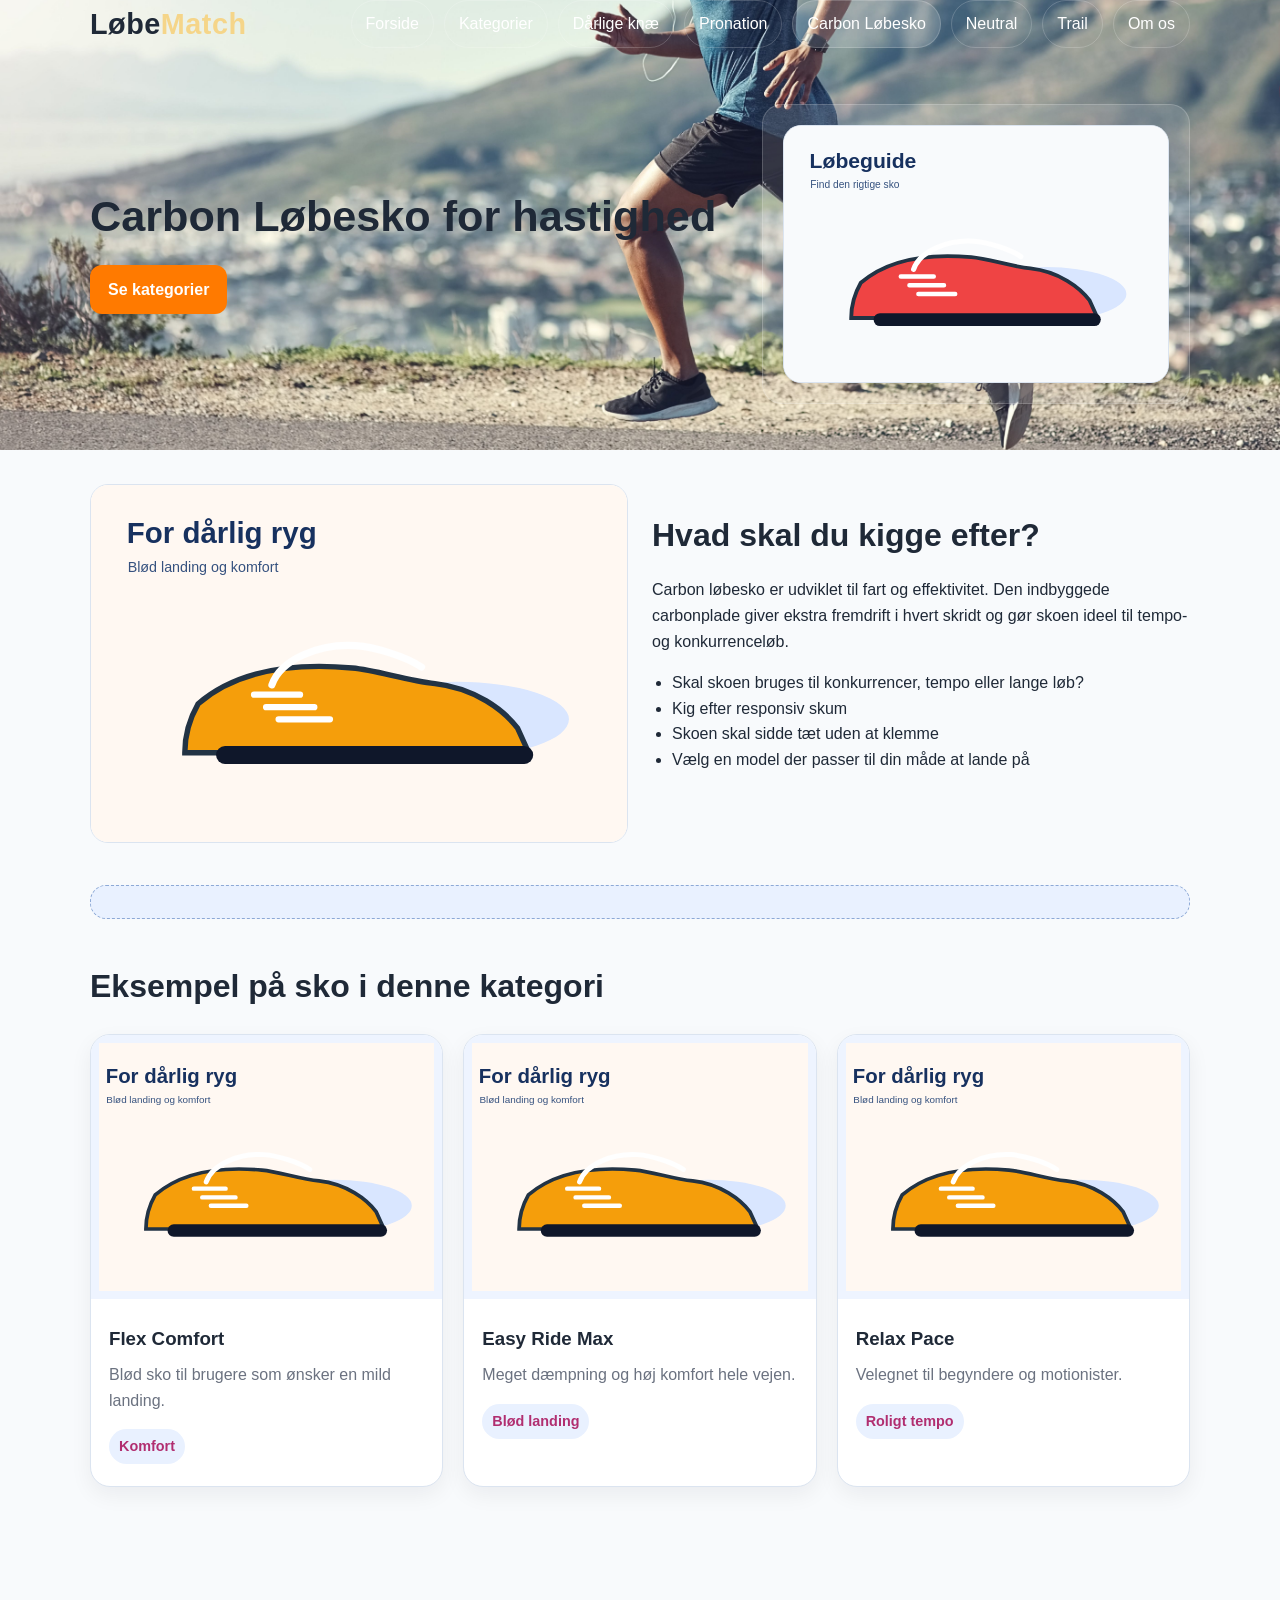
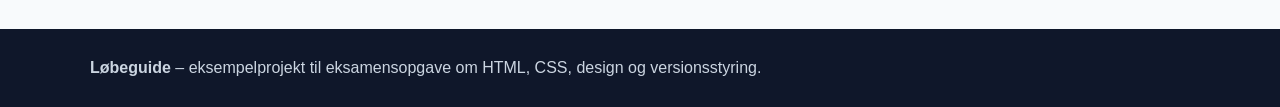
==== loebeguide_site/carbon.html @ a7377cc8 "ændring dårlig ryg til carbon sko i stedet" ====
<!DOCTYPE html>
<html lang="da">
<head>
  <meta charset="UTF-8">
  <meta name="viewport" content="width=device-width, initial-scale=1.0">
  <title>Carbon Løbesko for hastighed | Løbeguide</title>
  <link rel="stylesheet" href="style.css">
  <link rel="stylesheet" href="cards.css">
</head>
<body>
  <header>
    <div class="container">
      <div class="topbar">
        <div class="logo">Løbe<span>Match</span></div>
        <nav>
          <ul>
            <li><a href="index.html">Forside</a></li>
            <li><a href="kategorier.html">Kategorier</a></li>
            <li><a href="knae.html">Dårlige knæ</a></li>
            <li><a href="pronation.html">Pronation</a></li>
            <li><a href="carbon.html" class="active">Carbon Løbesko</a></li>
            <li><a href="neutral.html">Neutral</a></li>
            <li><a href="trail.html">Trail</a></li>
            <li><a href="om-os.html">Om os</a></li>
          </ul>
        </nav>
      </div>
      <div class="hero">
        <div>
          <h1>Carbon Løbesko for hastighed</h1>
          <div class="cta-row">
            <a class="btn btn-primary" href="kategorier.html">Se kategorier</a>
          </div>
        </div>
        <div class="hero-box">
          <img class="responsive" src="images/shoe-allround.svg">
        </div>
      </div>
    </div>
  </header>
  <main class="container">
    
<section class="two-col">
  <div>
    <img class="responsive" src="images/shoe-ryg.svg">
  </div>
  <div>
    <h2 class="section-title">Hvad skal du kigge efter?</h2>
    <p>Carbon løbesko er udviklet til fart og effektivitet. Den indbyggede carbonplade giver ekstra fremdrift i hvert skridt og gør skoen ideel til tempo- og konkurrenceløb.</p>
    <ul class="checklist"><li>Skal skoen bruges til konkurrencer, tempo eller lange løb?
</li><li>Kig efter responsiv skum</li><li>Skoen skal sidde tæt uden at klemme</li><li>Vælg en model der passer til din måde at lande på</li></ul>
  </div>
</section>
<section>
  <div class="highlight">
  </div>
</section>
<section>
  <h2 class="section-title">Eksempel på sko i denne kategori</h2>
  <div class="grid"><article class="card">
      <img src="images/shoe-ryg.svg" alt="Flex Comfort">
      <div class="card-content">
        <h3>Flex Comfort</h3>
        <p>Blød sko til brugere som ønsker en mild landing.</p>
        <span class="tag">Komfort</span>
      </div>
    </article><article class="card">
      <img src="images/shoe-ryg.svg" alt="Easy Ride Max">
      <div class="card-content">
        <h3>Easy Ride Max</h3>
        <p>Meget dæmpning og høj komfort hele vejen.</p>
        <span class="tag">Blød landing</span>
      </div>
    </article><article class="card">
      <img src="images/shoe-ryg.svg" alt="Relax Pace">
      <div class="card-content">
        <h3>Relax Pace</h3>
        <p>Velegnet til begyndere og motionister.</p>
        <span class="tag">Roligt tempo</span>
      </div>
    </article></div>
</section>

  </main>
  <footer>
    <div class="container">
      <strong>Løbeguide</strong> – eksempelprojekt til eksamensopgave om HTML, CSS, design og versionsstyring.
    </div>
  </footer>
</body>
</html>
---- loebeguide_site/style.css ----
:root{
  --primary:#b12e70;
  --secondary:#e9f1ff;
  --accent:#ff7a00;
  --text:#1f2937;
  --muted:#6b7280;
  --bg:#f8fafc;
  --white:#ffffff;
  --success:#4e2e7d;
  --border:#dbe4f0;
}
*{box-sizing:border-box}
html{scroll-behavior:smooth}
body{
  margin:0;
  font-family:'Franklin Gothic Medium', Arial, sans-serif, Helvetica, sans-serif;
  color:var(--text);
  background:var(--bg);
  line-height:1.6;
}
header{
  background-image: url("images/running.jpg");
  background-size: cover;
  background-position: center;
  background-repeat: no-repeat;
}
.container{width:min(1100px,92%);margin:0 auto}
.topbar{
  display:flex;justify-content:space-between;align-items:center;gap:20px;padding-bottom:18px;
}
.logo{font-size:1.8rem;font-weight:700;letter-spacing:.5px}
.logo span{color:#f5d589}
nav ul{list-style:none;display:flex;flex-wrap:wrap;gap:10px;margin:0;padding:0}
nav a{
  display:inline-block;color:var(--white);text-decoration:none;padding:10px 14px;border-radius:999px;
  transition:.2s ease;border:1px solid rgba(255,255,255,.18);
}
nav a:hover, nav a.active{background:rgba(255,255,255,.15)}
.hero{
  display:grid;grid-template-columns:1.2fr .8fr;gap:30px;align-items:center;padding:38px 0 46px;
}
.hero h1{font-size:2.7rem;line-height:1.1;margin:0 0 16px}
.hero p{font-size:1.05rem;max-width:60ch}
.hero .cta-row{margin-top:24px;display:flex;flex-wrap:wrap;gap:12px}
.btn{
  text-decoration:none;border:none;padding:12px 18px;border-radius:12px;font-weight:700;display:inline-block;
}
.btn-primary{background:var(--accent);color:#fff}
.btn-secondary{background:#fff;color:var(--primary)}
.hero-box{
  background:rgba(255,255,255,.12);padding:20px;border-radius:20px;border:1px solid rgba(255,255,255,.18);
}
main{padding:34px 0 50px}
section{margin-bottom:42px}
.section-title{font-size:2rem;margin-bottom:10px}
.lead{color:var(--muted);max-width:75ch}
.info-box{
  background:var(--white);border:1px solid var(--border);border-left:6px solid var(--accent);
  border-radius:16px;padding:18px;margin:20px 0;
}
.two-col{display:grid;grid-template-columns:1fr 1fr;gap:24px;align-items:start}
.checklist{padding-left:20px}
footer{background:#0f172a;color:#cbd5e1;padding:26px 0;margin-top:50px}
footer a{color:#fff}
small.note{display:block;color:#dbe4f0;margin-top:8px}
table{
  width:100%;border-collapse:collapse;background:#fff;border-radius:14px;overflow:hidden;border:1px solid var(--border);
}
th, td{text-align:left;padding:14px;border-bottom:1px solid var(--border)}
th{background:var(--secondary)}
.tag{
  display:inline-block;padding:6px 10px;border-radius:999px;background:var(--secondary);
  color:var(--primary);font-size:.9rem;font-weight:700;margin:4px 8px 4px 0;
}
img.responsive{max-width:100%;display:block;border-radius:18px;border:1px solid var(--border);background:#fff}
@media (max-width:800px){
  .hero, .two-col{grid-template-columns:1fr}
  .hero h1{font-size:2.1rem}
  .topbar{flex-direction:column;align-items:flex-start}
}
---- loebeguide_site/cards.css ----
.grid{
  display:grid;
  grid-template-columns:repeat(auto-fit, minmax(230px, 1fr));
  gap:20px;
  margin-top:22px;
}
.card{
  background:#fff;border:1px solid #dbe4f0;border-radius:20px;overflow:hidden;
  box-shadow:0 8px 22px rgba(15,23,42,.06);transition:transform .2s ease, box-shadow .2s ease;
}
.card:hover{transform:translateY(-4px);box-shadow:0 16px 34px rgba(15,23,42,.10)}
.card img{width:100%;aspect-ratio:4/3;object-fit:cover;background:#eef4ff;padding:8px}
.card-content{padding:18px}
.card h3{margin:0 0 8px}
.card p{margin:0 0 12px;color:#6b7280}
.card a{text-decoration:none;font-weight:700;color:#1f4b99}
.tabs{display:flex;flex-wrap:wrap;gap:12px;margin:20px 0 0}
.tabs a{
  text-decoration:none;background:#fff;color:#1f4b99;border:1px solid #dbe4f0;border-radius:999px;padding:10px 14px;font-weight:700;
}
.highlight{background:#e9f1ff;border:1px dashed #8da9d6;border-radius:16px;padding:16px}
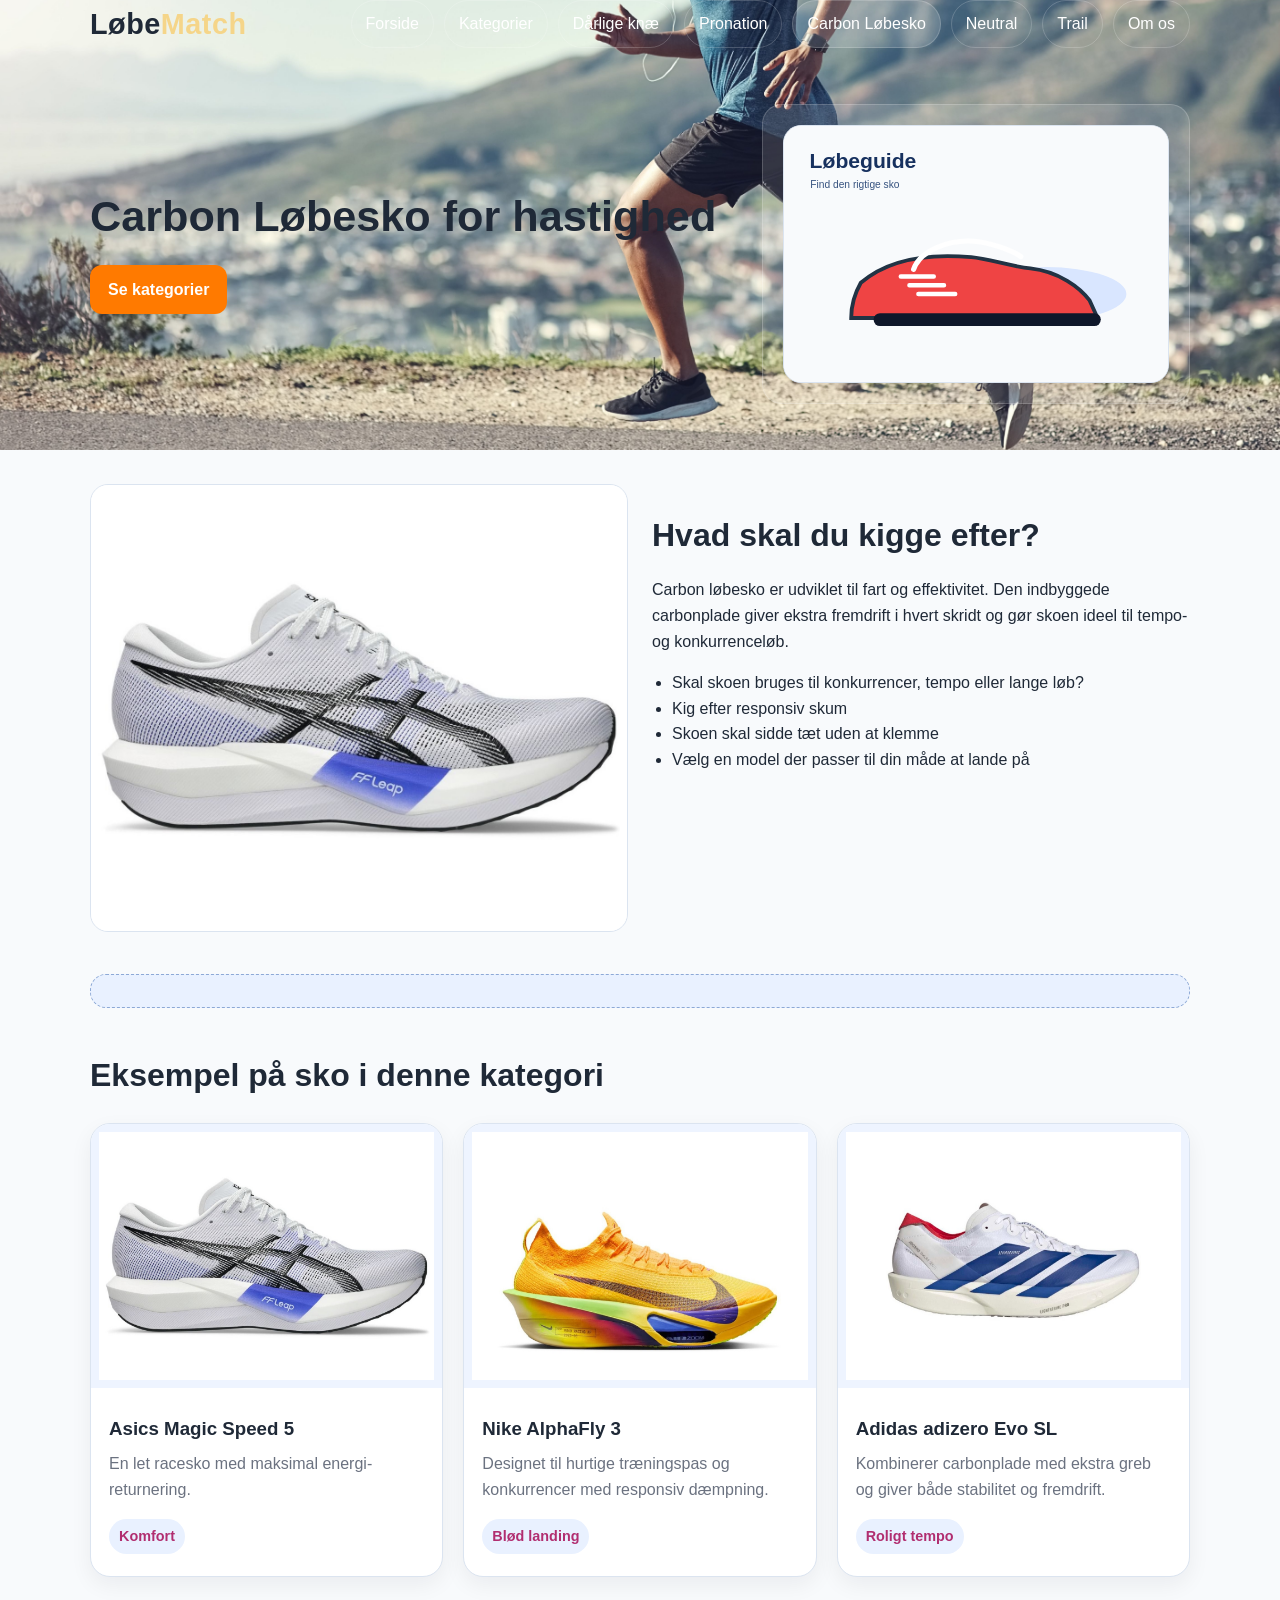
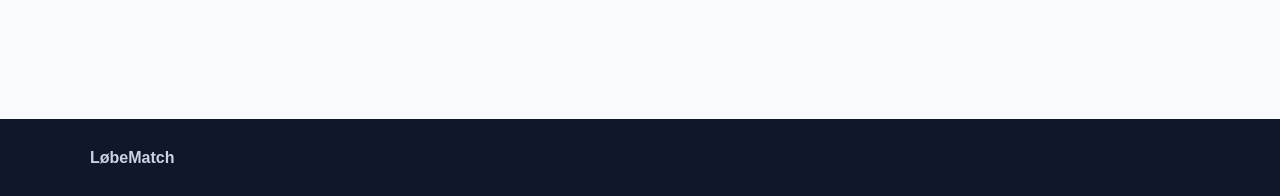
==== commit 90d55f91: "billeder på carbonsiden" ====
--- a/loebeguide_site/carbon.html
+++ b/loebeguide_site/carbon.html
@@ -3,7 +3,7 @@
 <head>
   <meta charset="UTF-8">
   <meta name="viewport" content="width=device-width, initial-scale=1.0">
-  <title>Carbon Løbesko for hastighed | Løbeguide</title>
+  <title>Carbon Løbesko for fart | Løbeguide</title>
   <link rel="stylesheet" href="style.css">
   <link rel="stylesheet" href="cards.css">
 </head>
@@ -42,7 +42,7 @@
     
 <section class="two-col">
   <div>
-    <img class="responsive" src="images/shoe-ryg.svg">
+    <img class="responsive" src="images/carbon1.jpg">
   </div>
   <div>
     <h2 class="section-title">Hvad skal du kigge efter?</h2>
@@ -58,24 +58,24 @@
 <section>
   <h2 class="section-title">Eksempel på sko i denne kategori</h2>
   <div class="grid"><article class="card">
-      <img src="images/shoe-ryg.svg" alt="Flex Comfort">
+      <img src="images/carbon1.jpg">
       <div class="card-content">
-        <h3>Flex Comfort</h3>
-        <p>Blød sko til brugere som ønsker en mild landing.</p>
+        <h3>Asics Magic Speed 5</h3>
+        <p>En let racesko med maksimal energi-returnering.</p>
         <span class="tag">Komfort</span>
       </div>
     </article><article class="card">
-      <img src="images/shoe-ryg.svg" alt="Easy Ride Max">
+      <img src="images/carbon2.jpg">
       <div class="card-content">
-        <h3>Easy Ride Max</h3>
-        <p>Meget dæmpning og høj komfort hele vejen.</p>
+        <h3>Nike AlphaFly 3</h3>
+        <p>Designet til hurtige træningspas og konkurrencer med responsiv dæmpning.</p>
         <span class="tag">Blød landing</span>
       </div>
     </article><article class="card">
-      <img src="images/shoe-ryg.svg" alt="Relax Pace">
+      <img src="images/carbon3.jpg">
       <div class="card-content">
-        <h3>Relax Pace</h3>
-        <p>Velegnet til begyndere og motionister.</p>
+        <h3>Adidas adizero Evo SL </h3>
+        <p>Kombinerer carbonplade med ekstra greb og giver både stabilitet og fremdrift.</p>
         <span class="tag">Roligt tempo</span>
       </div>
     </article></div>
@@ -84,7 +84,7 @@
   </main>
   <footer>
     <div class="container">
-      <strong>Løbeguide</strong> – eksempelprojekt til eksamensopgave om HTML, CSS, design og versionsstyring.
+      <strong>LøbeMatch</strong> 
     </div>
   </footer>
 </body>
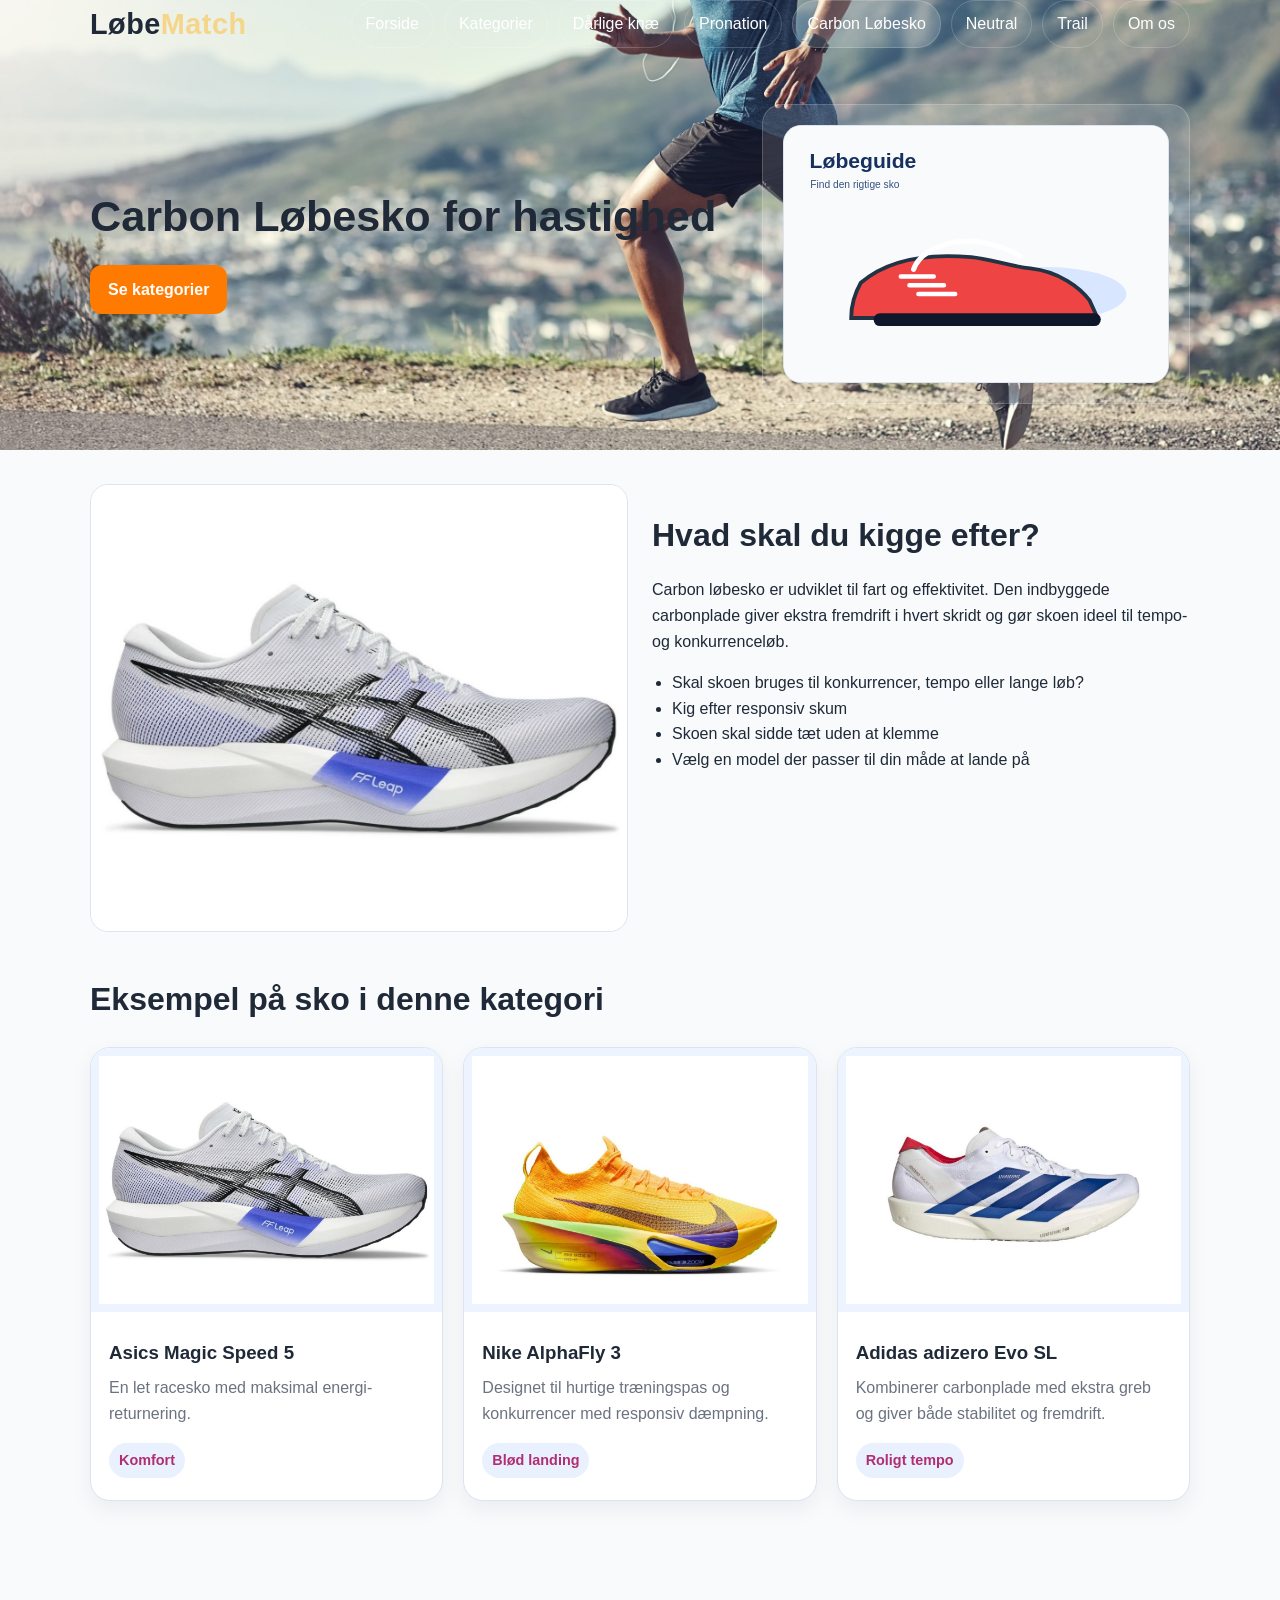
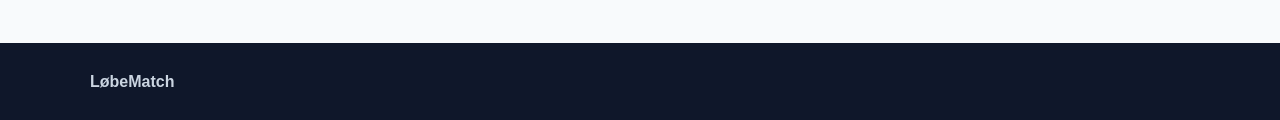
==== commit 5a9efbe7: "slet en kasse" ====
--- a/loebeguide_site/carbon.html
+++ b/loebeguide_site/carbon.html
@@ -52,8 +52,6 @@
   </div>
 </section>
 <section>
-  <div class="highlight">
-  </div>
 </section>
 <section>
   <h2 class="section-title">Eksempel på sko i denne kategori</h2>
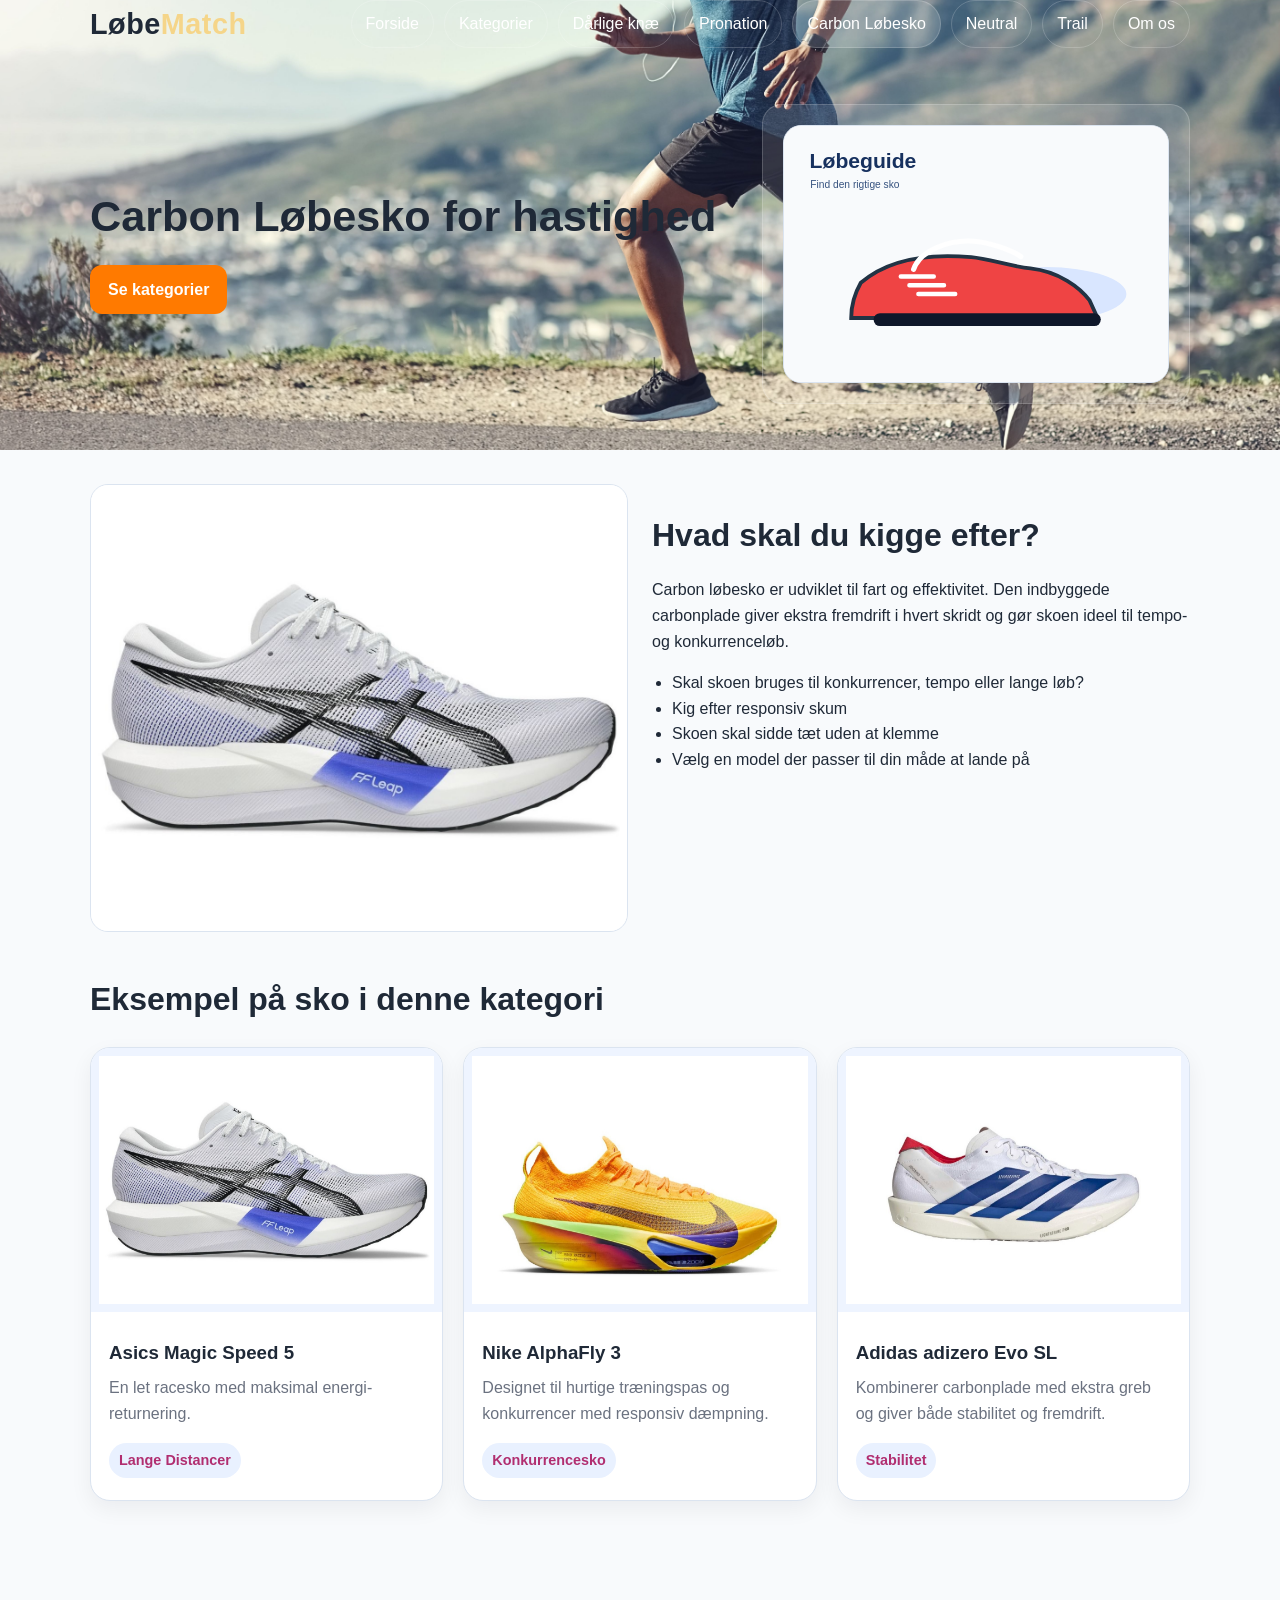
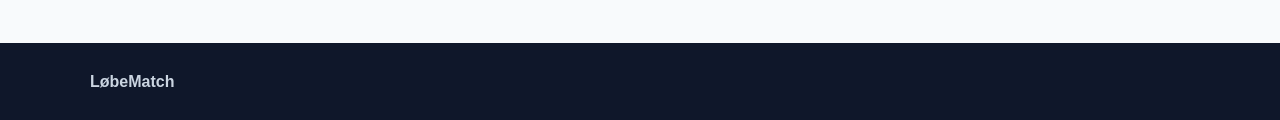
==== commit 2d23acca: "ændre tekst" ====
--- a/loebeguide_site/carbon.html
+++ b/loebeguide_site/carbon.html
@@ -60,21 +60,21 @@
       <div class="card-content">
         <h3>Asics Magic Speed 5</h3>
         <p>En let racesko med maksimal energi-returnering.</p>
-        <span class="tag">Komfort</span>
+        <span class="tag">Lange Distancer</span>
       </div>
     </article><article class="card">
       <img src="images/carbon2.jpg">
       <div class="card-content">
         <h3>Nike AlphaFly 3</h3>
         <p>Designet til hurtige træningspas og konkurrencer med responsiv dæmpning.</p>
-        <span class="tag">Blød landing</span>
+        <span class="tag">Konkurrencesko</span>
       </div>
     </article><article class="card">
       <img src="images/carbon3.jpg">
       <div class="card-content">
         <h3>Adidas adizero Evo SL </h3>
         <p>Kombinerer carbonplade med ekstra greb og giver både stabilitet og fremdrift.</p>
-        <span class="tag">Roligt tempo</span>
+        <span class="tag">Stabilitet</span>
       </div>
     </article></div>
 </section>
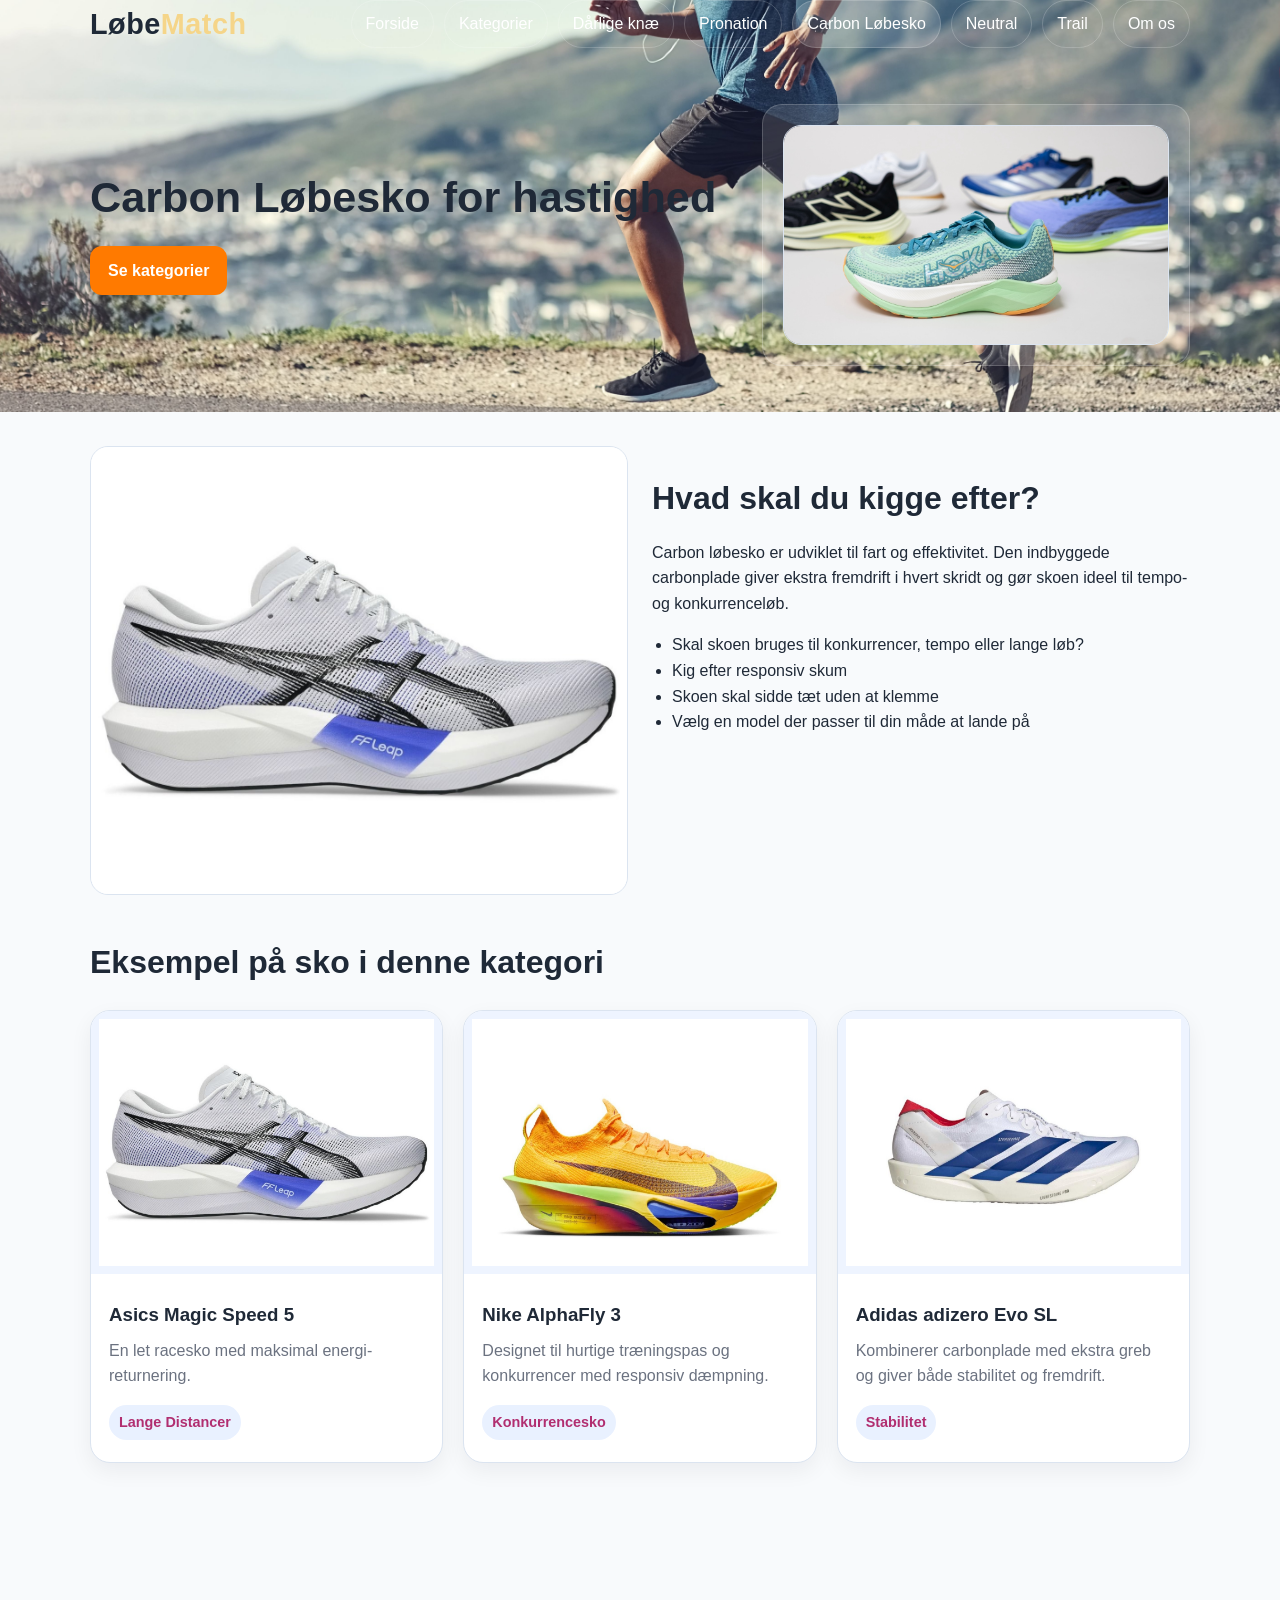
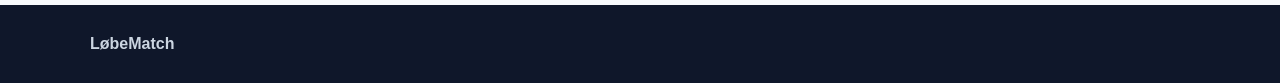
==== commit c35a7c5b: "nyt billede på alle sider" ====
--- a/loebeguide_site/carbon.html
+++ b/loebeguide_site/carbon.html
@@ -33,7 +33,7 @@
           </div>
         </div>
         <div class="hero-box">
-          <img class="responsive" src="images/shoe-allround.svg">
+          <img class="responsive" src="images/allshoes.jpg">
         </div>
       </div>
     </div>
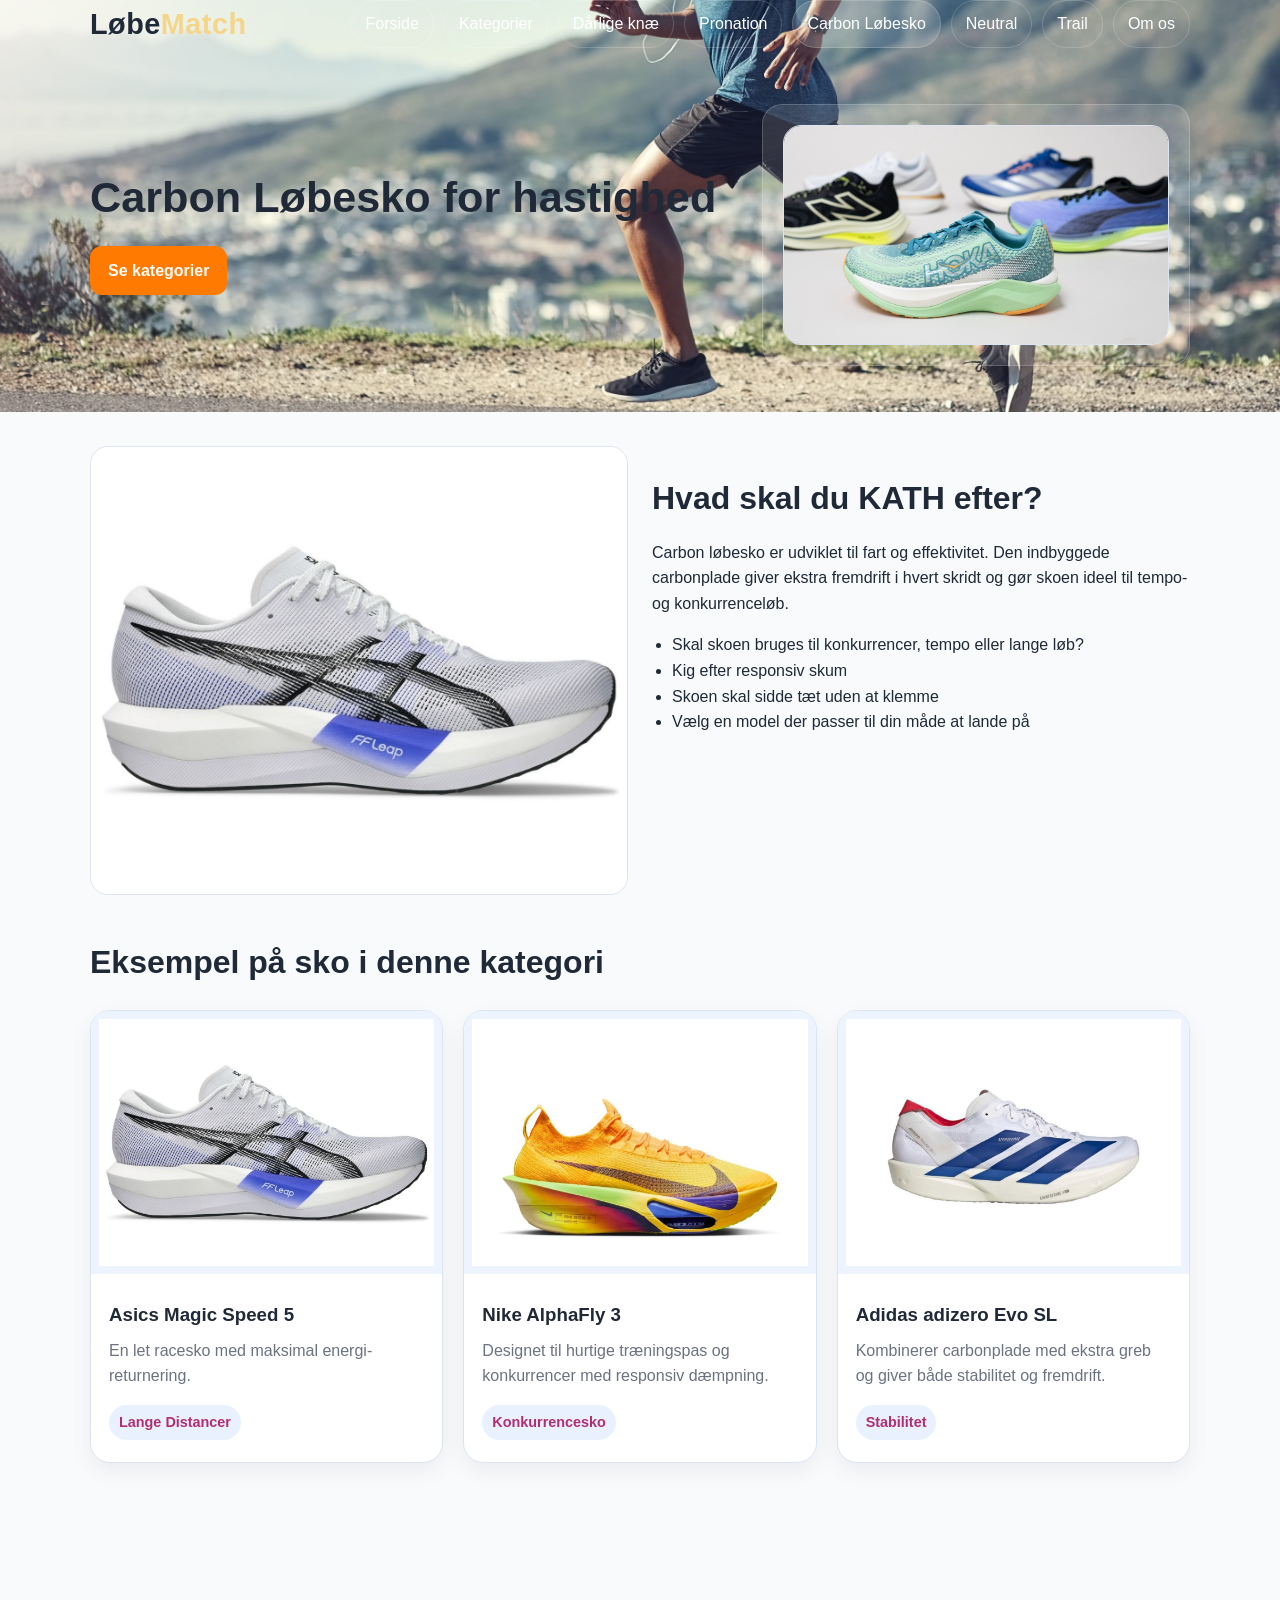
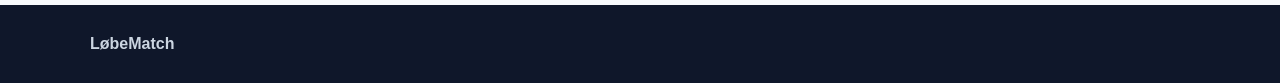
==== commit 02d564bb: "kath" ====
--- a/loebeguide_site/carbon.html
+++ b/loebeguide_site/carbon.html
@@ -45,7 +45,7 @@
     <img class="responsive" src="images/carbon1.jpg">
   </div>
   <div>
-    <h2 class="section-title">Hvad skal du kigge efter?</h2>
+    <h2 class="section-title">Hvad skal du KATH efter?</h2>
     <p>Carbon løbesko er udviklet til fart og effektivitet. Den indbyggede carbonplade giver ekstra fremdrift i hvert skridt og gør skoen ideel til tempo- og konkurrenceløb.</p>
     <ul class="checklist"><li>Skal skoen bruges til konkurrencer, tempo eller lange løb?
 </li><li>Kig efter responsiv skum</li><li>Skoen skal sidde tæt uden at klemme</li><li>Vælg en model der passer til din måde at lande på</li></ul>
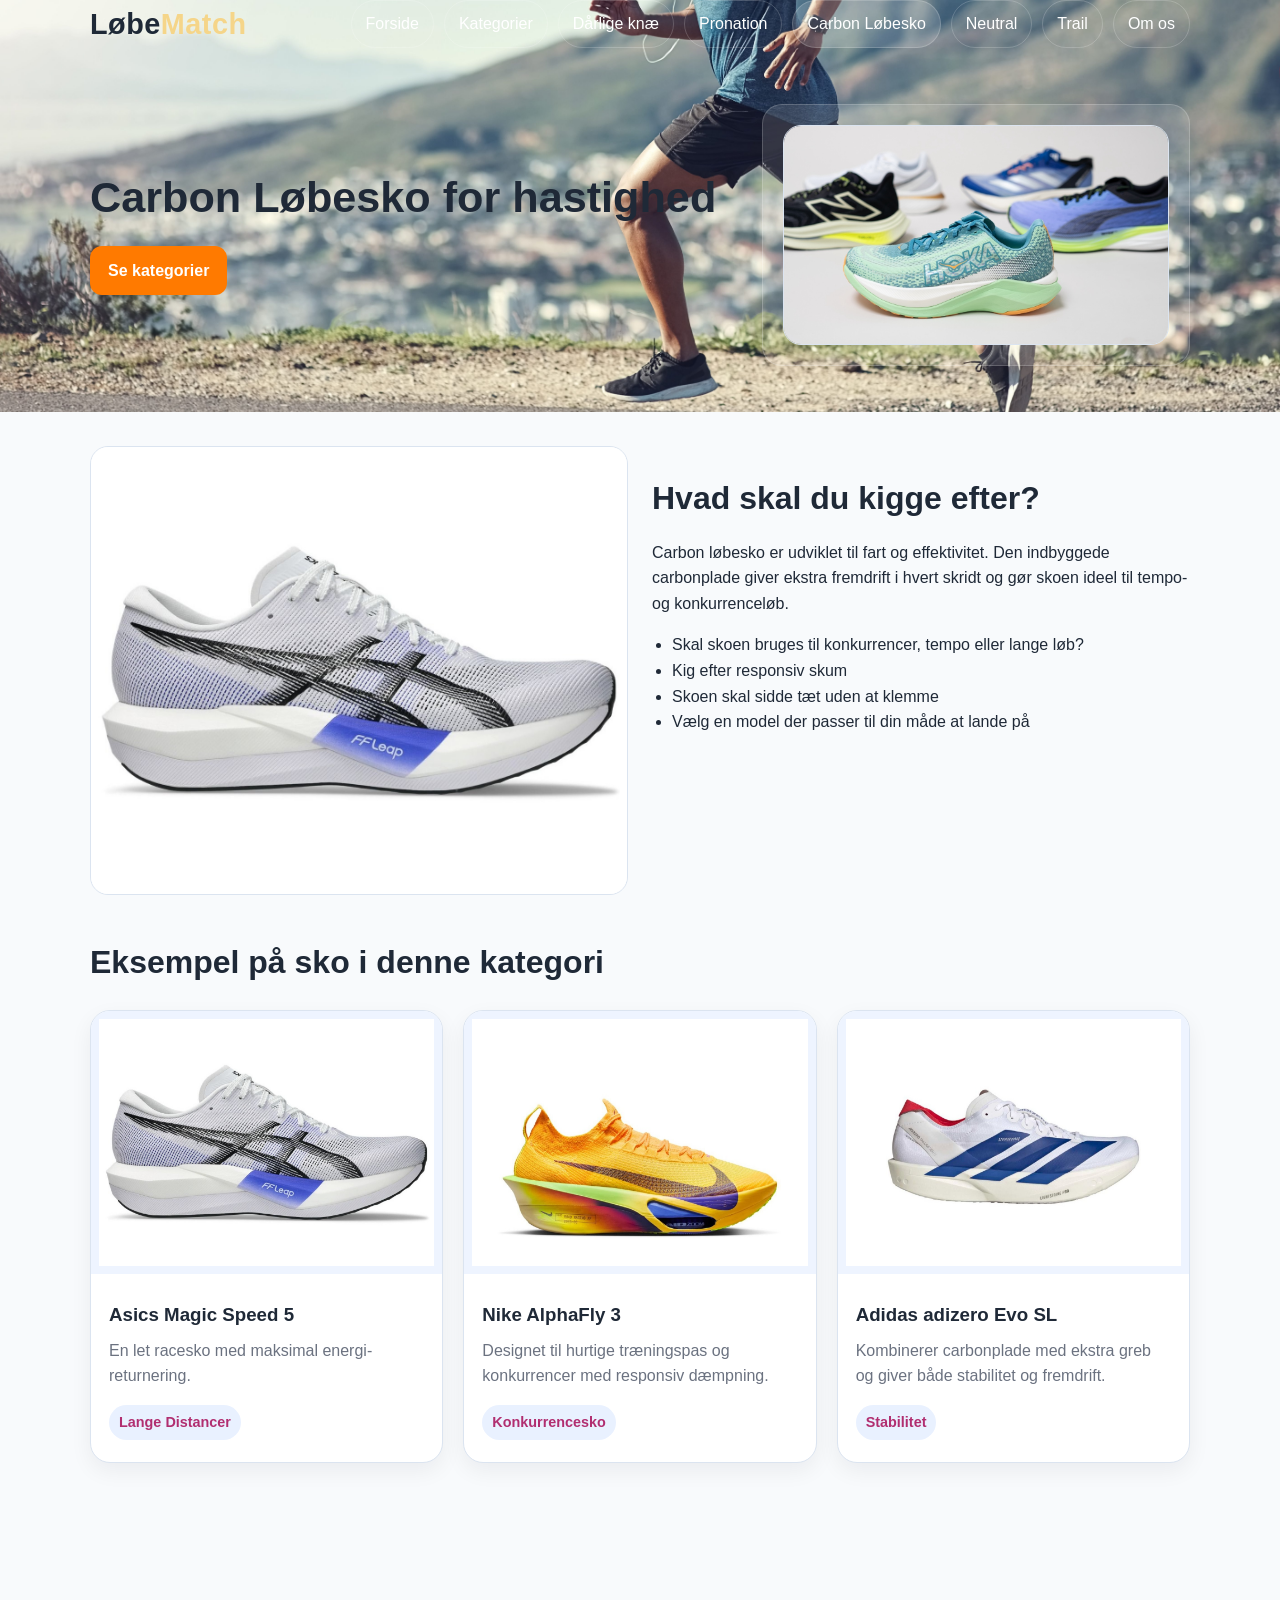
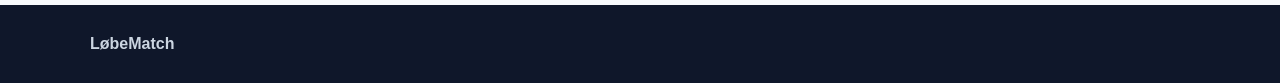
==== commit f42f3d2d: "tilbage" ====
--- a/loebeguide_site/carbon.html
+++ b/loebeguide_site/carbon.html
@@ -45,7 +45,7 @@
     <img class="responsive" src="images/carbon1.jpg">
   </div>
   <div>
-    <h2 class="section-title">Hvad skal du KATH efter?</h2>
+    <h2 class="section-title">Hvad skal du kigge efter?</h2>
     <p>Carbon løbesko er udviklet til fart og effektivitet. Den indbyggede carbonplade giver ekstra fremdrift i hvert skridt og gør skoen ideel til tempo- og konkurrenceløb.</p>
     <ul class="checklist"><li>Skal skoen bruges til konkurrencer, tempo eller lange løb?
 </li><li>Kig efter responsiv skum</li><li>Skoen skal sidde tæt uden at klemme</li><li>Vælg en model der passer til din måde at lande på</li></ul>
